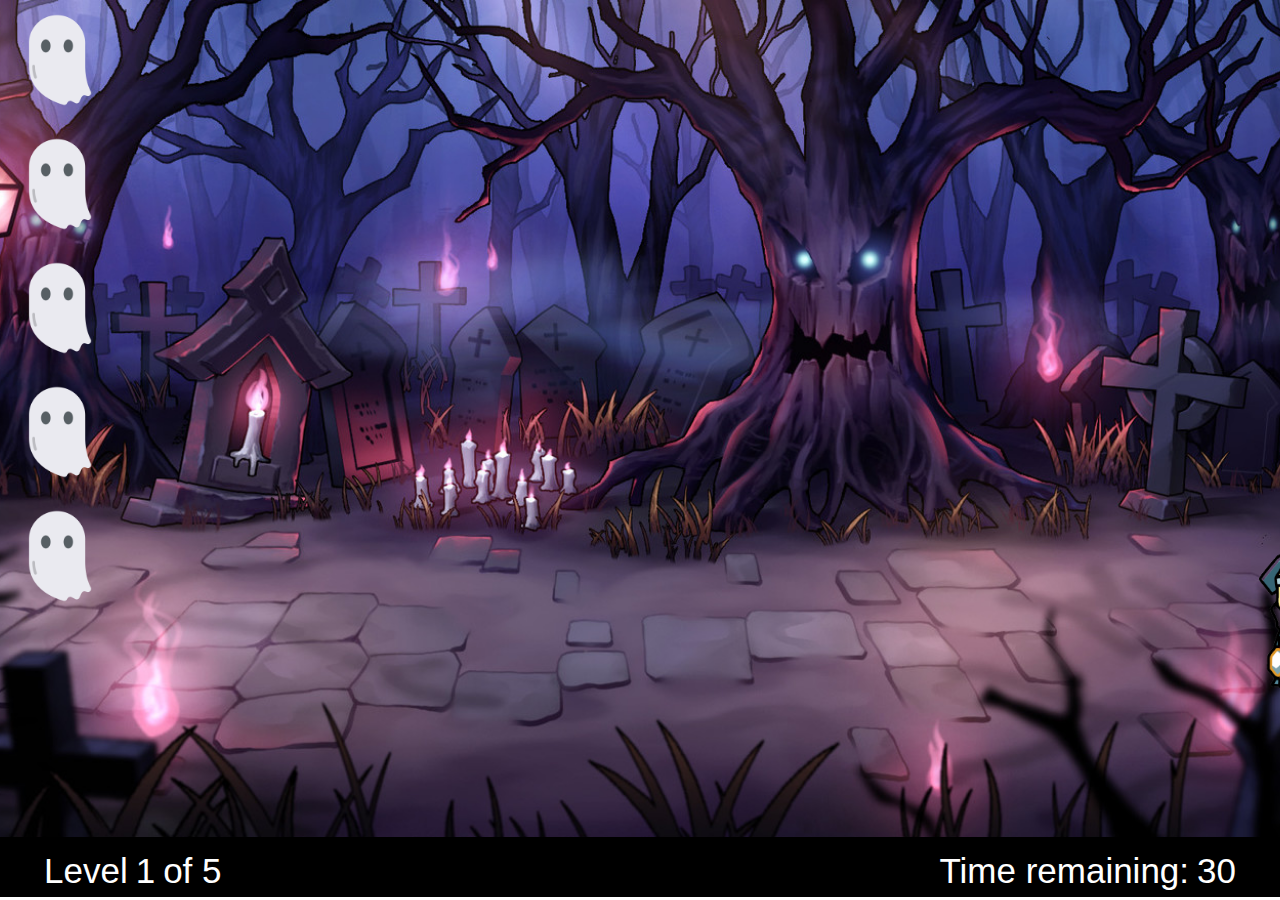
==== pages/game.html @ abaf492c "game screen design added" ====
<!DOCTYPE html>
<html lang="en">
<head>
    <meta charset="UTF-8">
    <meta name="viewport" content="width=device-width, initial-scale=1.0">
    <title>Document</title>
    <link rel="stylesheet" href="/css/game.css">
    
</head>
<body>
    <main class="main-section">

        <div id="ghosts" class="ghosts">
        </div>
        <div >
            <img src="/assets/wizard.png" class="wizard">
        </div>
    </main>
    <footer>
        <div class="game-footer">
            <p>Level </p>
            <p id="current-level"> 1</p>
            <p> of 5</p>
        </div>
        <div class="game-footer" id="game-time">
            <p>Time remaining:</p>
            <p id="time-remaining">30</p>
        </div>
    </footer>
    <script type="text/javascript" src="/js/game.js"></script>
</body>
</html>
---- css/game.css ----
*,
*::before,
*::after {
    box-sizing: border-box;
    margin: 0;
}

body {
    align-items: center;
    font-family: 'Creepster', cursive;
}

.main-section{
    height: 93vh;
    z-index: 1;
    position: relative;
    background-image: url("/assets/halloween_bg.jpg");
    background-repeat: no-repeat;
    background-position: center center;
    background-size: cover;
    display: flex;
}

footer{
    font-family: Arial, Helvetica, sans-serif;
    background-color: black;
    color: white;
    display: flex;
    height: 60px;
    font-size: 35px;
}

.game-footer{
    display: inline-flex;
    padding: 10px 40px 0px 40px;
}

.game-footer p {
    padding: 4px;
}
#game-time{
    margin-left: auto;
}

.ghosts{
    /* display: flex; */
}

.ghost{
    height: 100px;
    width: 100px;
    margin: 10px;
}

.wizard{
    height: 200px;
    width: 200px;
    margin-left: 1100px;
    margin-top: 500px;
}
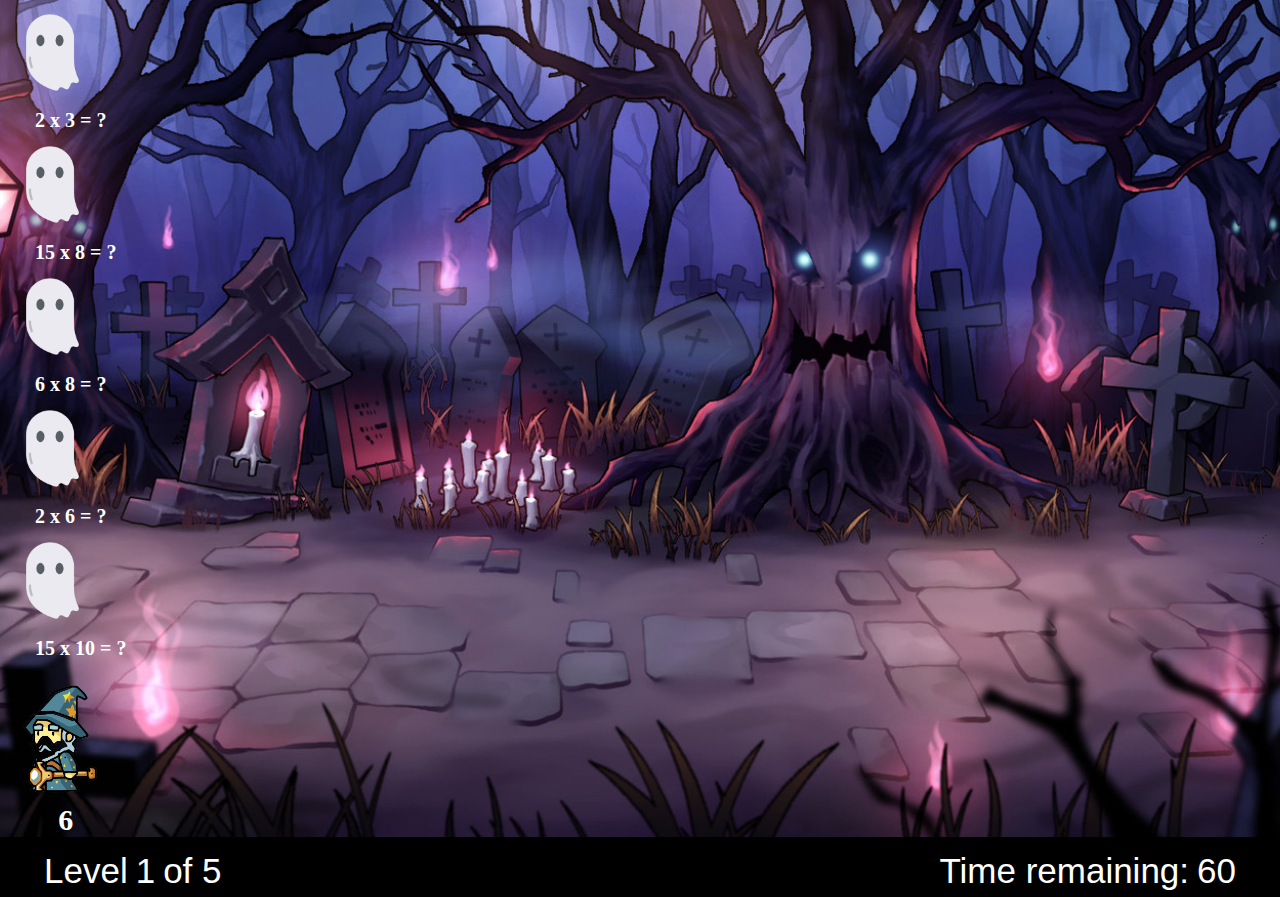
==== commit acd7bd1e: "random question and asnwer implemented" ====
--- a/pages/game.html
+++ b/pages/game.html
@@ -4,7 +4,7 @@
     <meta charset="UTF-8">
     <meta name="viewport" content="width=device-width, initial-scale=1.0">
     <title>Document</title>
-    <link rel="stylesheet" href="/css/game.css">
+    <link rel="stylesheet" href="../css/game.css">
     
 </head>
 <body>
@@ -12,8 +12,8 @@
 
         <div id="ghosts" class="ghosts">
         </div>
-        <div >
-            <img src="/assets/wizard.png" class="wizard">
+        <div id="wizard" class="wizard-div">
+            
         </div>
     </main>
     <footer>
@@ -24,9 +24,9 @@
         </div>
         <div class="game-footer" id="game-time">
             <p>Time remaining:</p>
-            <p id="time-remaining">30</p>
+            <p id="time-remaining">60</p>
         </div>
     </footer>
-    <script type="text/javascript" src="/js/game.js"></script>
+    <script type="text/javascript" src="../js/game.js"></script>
 </body>
 </html>--- a/css/game.css
+++ b/css/game.css
@@ -14,11 +14,13 @@
     height: 93vh;
     z-index: 1;
     position: relative;
-    background-image: url("/assets/halloween_bg.jpg");
+    background-image: url("../assets/halloween_bg.jpg");
     background-repeat: no-repeat;
     background-position: center center;
     background-size: cover;
     display: flex;
+    flex-flow: column wrap;
+    align-content: space-between;
 }
 
 footer{
@@ -42,19 +44,38 @@
     margin-left: auto;
 }
 
-.ghosts{
-    /* display: flex; */
-}
 
 .ghost{
-    height: 100px;
-    width: 100px;
+    height: 85px;
+    width: 85px;
     margin: 10px;
 }
 
 .wizard{
-    height: 200px;
-    width: 200px;
-    margin-left: 1100px;
-    margin-top: 500px;
+    height: 120px;
+    width: 120px;
+    justify-content: right;
+}
+
+.question{
+    color: white;
+    font-weight: bolder;
+    font-size: 20px;
+    display: flex;
+    margin-left: 35px;
+}
+
+.question div{
+    padding-right: 5px;
+}
+
+.answer{
+    color: white;
+    font-size: 30px;
+    font-weight: bolder;
+    text-align: center;
+}
+
+.wizard-div{
+    margin-top: auto;
 }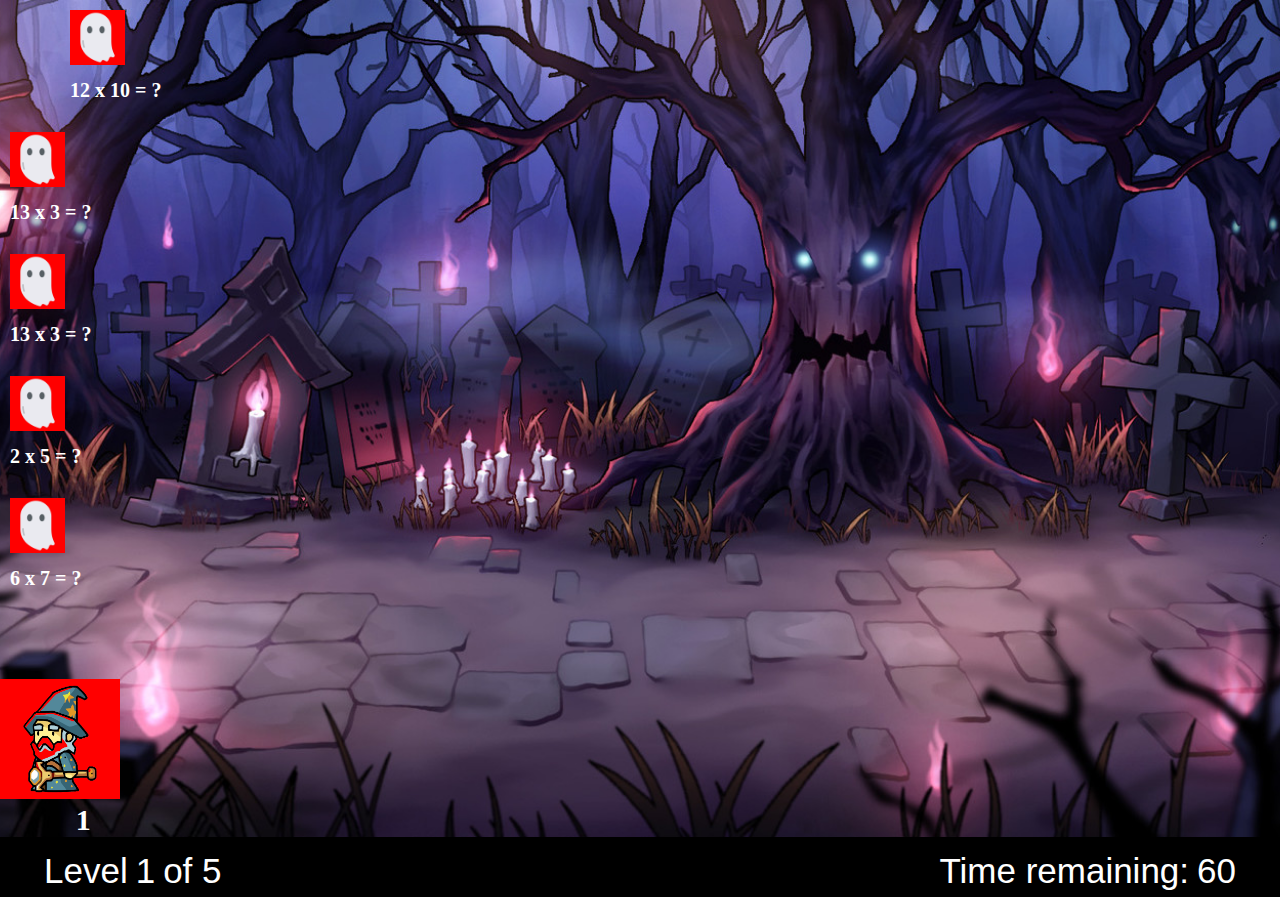
==== commit d78ba946: "Game screen" ====
--- a/pages/game.html
+++ b/pages/game.html
@@ -1,19 +1,62 @@
 <!DOCTYPE html>
 <html lang="en">
+
 <head>
     <meta charset="UTF-8">
     <meta name="viewport" content="width=device-width, initial-scale=1.0">
     <title>Document</title>
     <link rel="stylesheet" href="../css/game.css">
-    
+
 </head>
+
 <body>
     <main class="main-section">
 
         <div id="ghosts" class="ghosts">
+            <div id="ghost1">
+                <img src="../assets/ghost.png" class="ghost" />
+                <div id="question" class="question">
+                    <div class="number">
+
+                    </div>
+                </div>
+            </div>
+            <div id="ghost2">
+                <img src="../assets/ghost.png" class="ghost" />
+                <div id="question " class="question ">
+                    <div class="number ">
+
+                    </div>
+                </div>
+            </div>
+            <div id="ghost3">
+                <img src="../assets/ghost.png " class="ghost " />
+                <div id="question" class="question">
+                    <div class="number">
+
+                    </div>
+                </div>
+            </div>
+            <div id="ghost4">
+                <img src="../assets/ghost.png" class="ghost" />
+                <div id="question " class="question ">
+                    <div class="number ">
+
+                    </div>
+                </div>
+            </div>
+            <div id="ghost5">
+                <img src="../assets/ghost.png " class="ghost " />
+                <div id="question" class="question">
+                    <div class="number">
+
+                    </div>
+                </div>
+            </div>
         </div>
         <div id="wizard" class="wizard-div">
-            
+            <div> <img src='../assets/wizard.png' class='wizard'></div>
+            <div id='answer' class='answer'>1</div>
         </div>
     </main>
     <footer>
@@ -29,4 +72,5 @@
     </footer>
     <script type="text/javascript" src="../js/game.js"></script>
 </body>
+
 </html>--- a/css/game.css
+++ b/css/game.css
@@ -10,7 +10,7 @@
     font-family: 'Creepster', cursive;
 }
 
-.main-section{
+.main-section {
     height: 93vh;
     z-index: 1;
     position: relative;
@@ -23,7 +23,7 @@
     align-content: space-between;
 }
 
-footer{
+footer {
     font-family: Arial, Helvetica, sans-serif;
     background-color: black;
     color: white;
@@ -32,7 +32,7 @@
     font-size: 35px;
 }
 
-.game-footer{
+.game-footer {
     display: inline-flex;
     padding: 10px 40px 0px 40px;
 }
@@ -40,42 +40,57 @@
 .game-footer p {
     padding: 4px;
 }
-#game-time{
+
+#game-time {
     margin-left: auto;
 }
 
-
-.ghost{
-    height: 85px;
-    width: 85px;
+.ghost {
+    height: 55px;
+    width: 55px;
     margin: 10px;
+    background-color: red;
 }
 
-.wizard{
+.wizard {
     height: 120px;
     width: 120px;
+    background-color: red;
     justify-content: right;
 }
 
-.question{
+.question {
     color: white;
     font-weight: bolder;
     font-size: 20px;
-    display: flex;
-    margin-left: 35px;
+    margin-left: 10px;
 }
 
-.question div{
+.question div {
     padding-right: 5px;
 }
 
-.answer{
+.answer {
     color: white;
     font-size: 30px;
     font-weight: bolder;
     text-align: center;
 }
 
-.wizard-div{
+.wizard-div {
     margin-top: auto;
-}+    /* padding-top: 10px; */
+    /* margin-right: 10px; */
+}
+
+.ghosts {
+    display: grid;
+    grid-template-rows: repeat(3, 1fr);
+    gap: 20px;
+}
+
+
+/* #ghost1 {
+    padding-left: 10px;
+    background-color: yellow;
+} */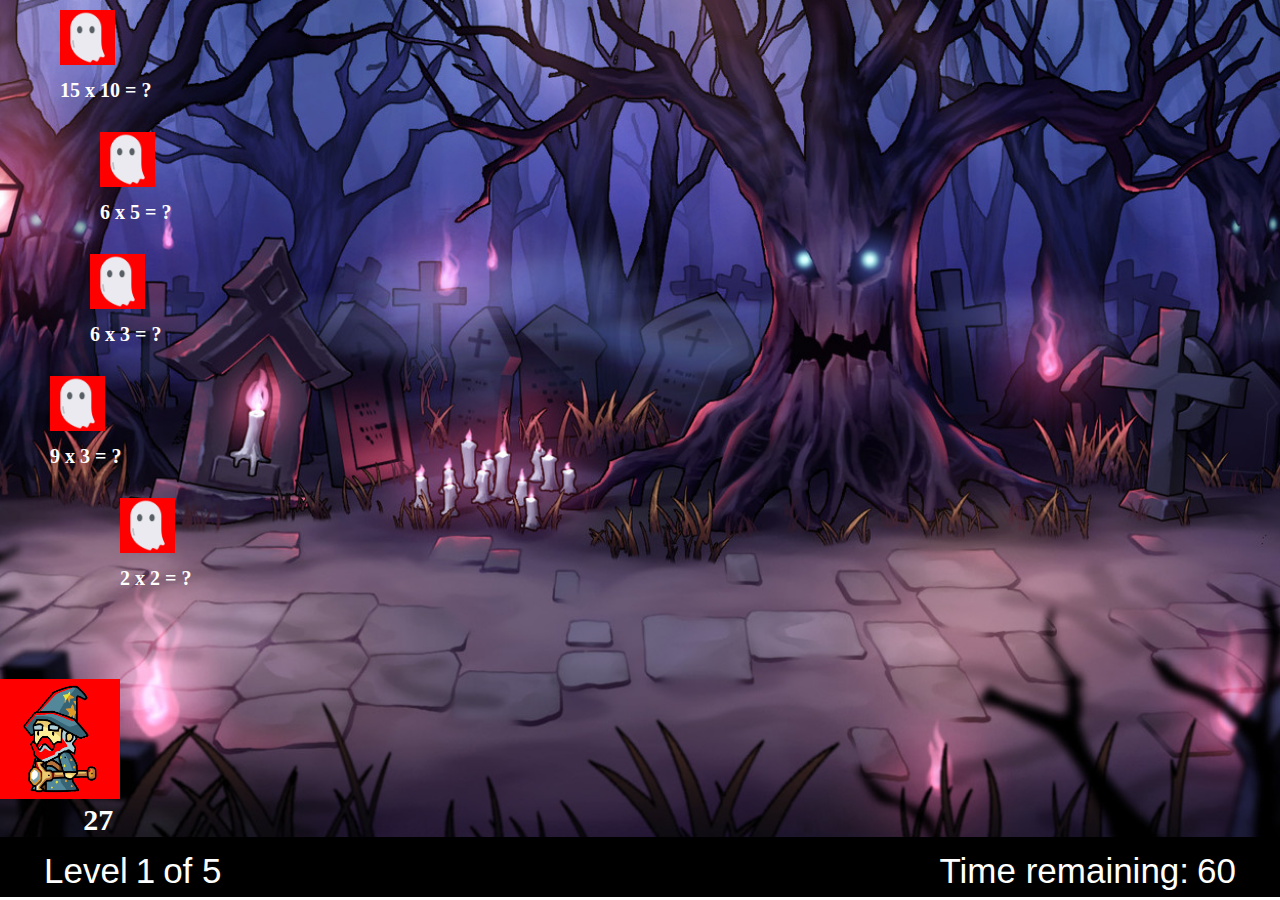
==== commit bc10fd46: "updated game page" ====
--- a/pages/game.html
+++ b/pages/game.html
@@ -4,13 +4,15 @@
 <head>
     <meta charset="UTF-8">
     <meta name="viewport" content="width=device-width, initial-scale=1.0">
-    <title>Document</title>
+    <title>Mathemagic</title>
     <link rel="stylesheet" href="../css/game.css">
 
 </head>
 
 <body>
     <main class="main-section">
+
+
 
         <div id="ghosts" class="ghosts">
             <div id="ghost1">
@@ -54,6 +56,9 @@
                 </div>
             </div>
         </div>
+        <div class="game-over">
+            Game Over
+        </div>
         <div id="wizard" class="wizard-div">
             <div> <img src='../assets/wizard.png' class='wizard'></div>
             <div id='answer' class='answer'>1</div>
--- a/css/game.css
+++ b/css/game.css
@@ -89,8 +89,19 @@
     gap: 20px;
 }
 
+.game-over {
+    color: yellow;
+    font-size: 5rem;
+    display: none;
+}
+
 
 /* #ghost1 {
-    padding-left: 10px;
+    padding-left: 900px;
     background-color: yellow;
+}
+
+#ghost2 {
+    padding-left: 100px;
+    background-color: aqua;
 } */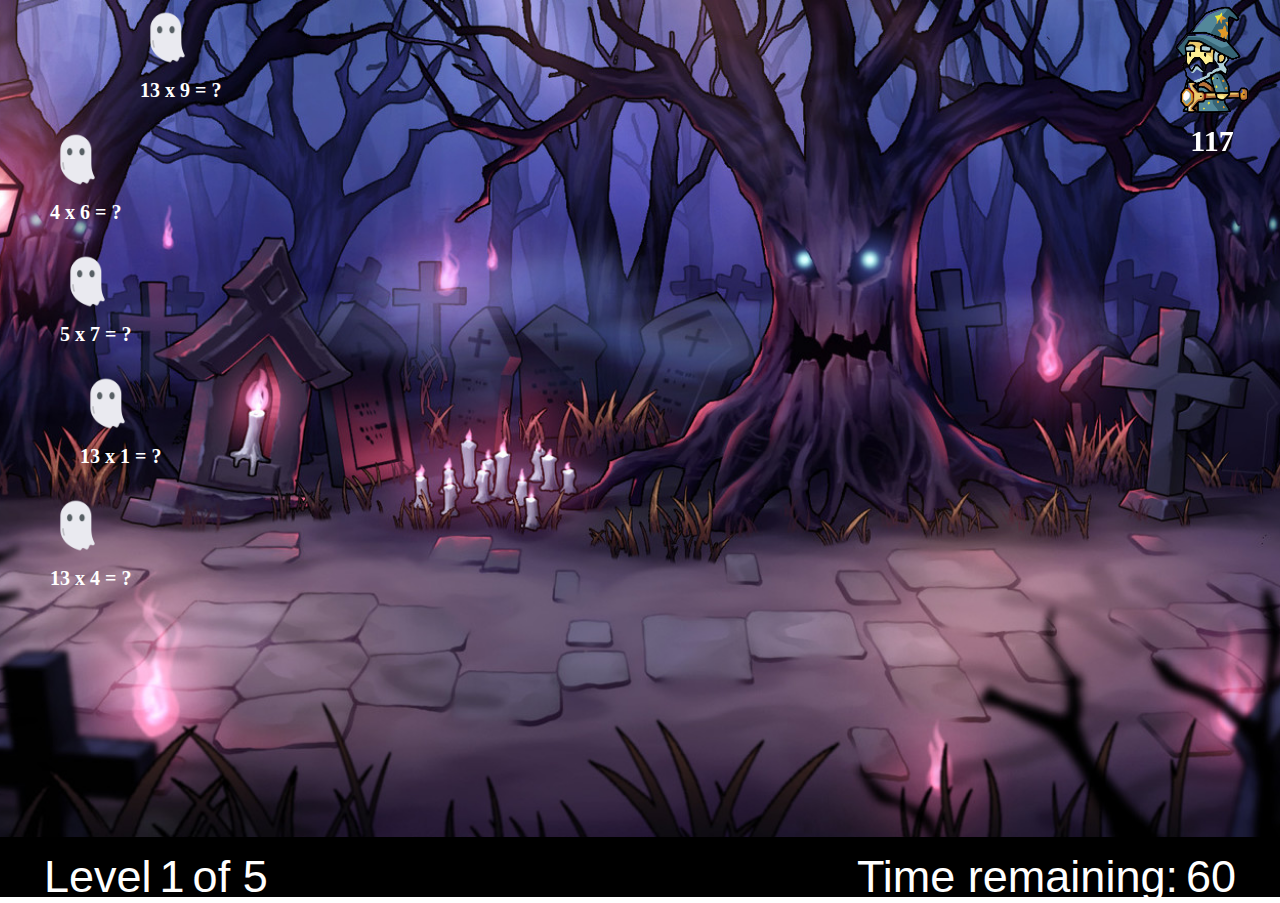
==== commit 96cbce93: "home button added to all pages" ====
--- a/pages/game.html
+++ b/pages/game.html
@@ -58,7 +58,15 @@
         </div>
         <div class="game-over">
             Game Over
+            
         </div>
+        <div class="btn-back">
+            <a href="../index.html">
+                <button class="btn">Home</button>
+            </a>
+        </div>
+        
+       
         <div id="wizard" class="wizard-div">
             <div> <img src='../assets/wizard.png' class='wizard'></div>
             <div id='answer' class='answer'>1</div>
--- a/css/game.css
+++ b/css/game.css
@@ -12,6 +12,7 @@
 
 .main-section {
     height: 93vh;
+    width: 100%;
     z-index: 1;
     position: relative;
     background-image: url("../assets/halloween_bg.jpg");
@@ -29,7 +30,7 @@
     color: white;
     display: flex;
     height: 60px;
-    font-size: 35px;
+    font-size: 5vh;
 }
 
 .game-footer {
@@ -49,13 +50,11 @@
     height: 55px;
     width: 55px;
     margin: 10px;
-    background-color: red;
 }
 
 .wizard {
     height: 120px;
     width: 120px;
-    background-color: red;
     justify-content: right;
 }
 
@@ -79,8 +78,9 @@
 
 .wizard-div {
     margin-top: auto;
-    /* padding-top: 10px; */
-    /* margin-right: 10px; */
+    z-index: 0;
+    position: fixed;
+    left: 90%;
 }
 
 .ghosts {
@@ -93,15 +93,33 @@
     color: yellow;
     font-size: 5rem;
     display: none;
+    padding-left: 620px;
 }
 
-
-/* #ghost1 {
-    padding-left: 900px;
-    background-color: yellow;
+.btn {
+    border: 2px solid black;
+    background-color: goldenrod;
+    color: white;
+    border-radius: 4px;
+    padding: 14px 30px;
+    font-size: 1.5rem;
+    font-weight: 400;
+    font-family: 'Creepster', cursive;
+    text-transform: uppercase;
+    cursor: pointer;
+    margin-top: 5px;
+    margin-left: 10px;
+    text-transform: uppercase;
+    align-self: center;
 }
 
-#ghost2 {
-    padding-left: 100px;
-    background-color: aqua;
-} */+.btn:hover {
+    background-color: white;
+    color: goldenrod;
+}
+
+.btn-back{
+   padding-left: 620px;
+   padding-top: 20px;
+   display: none;
+}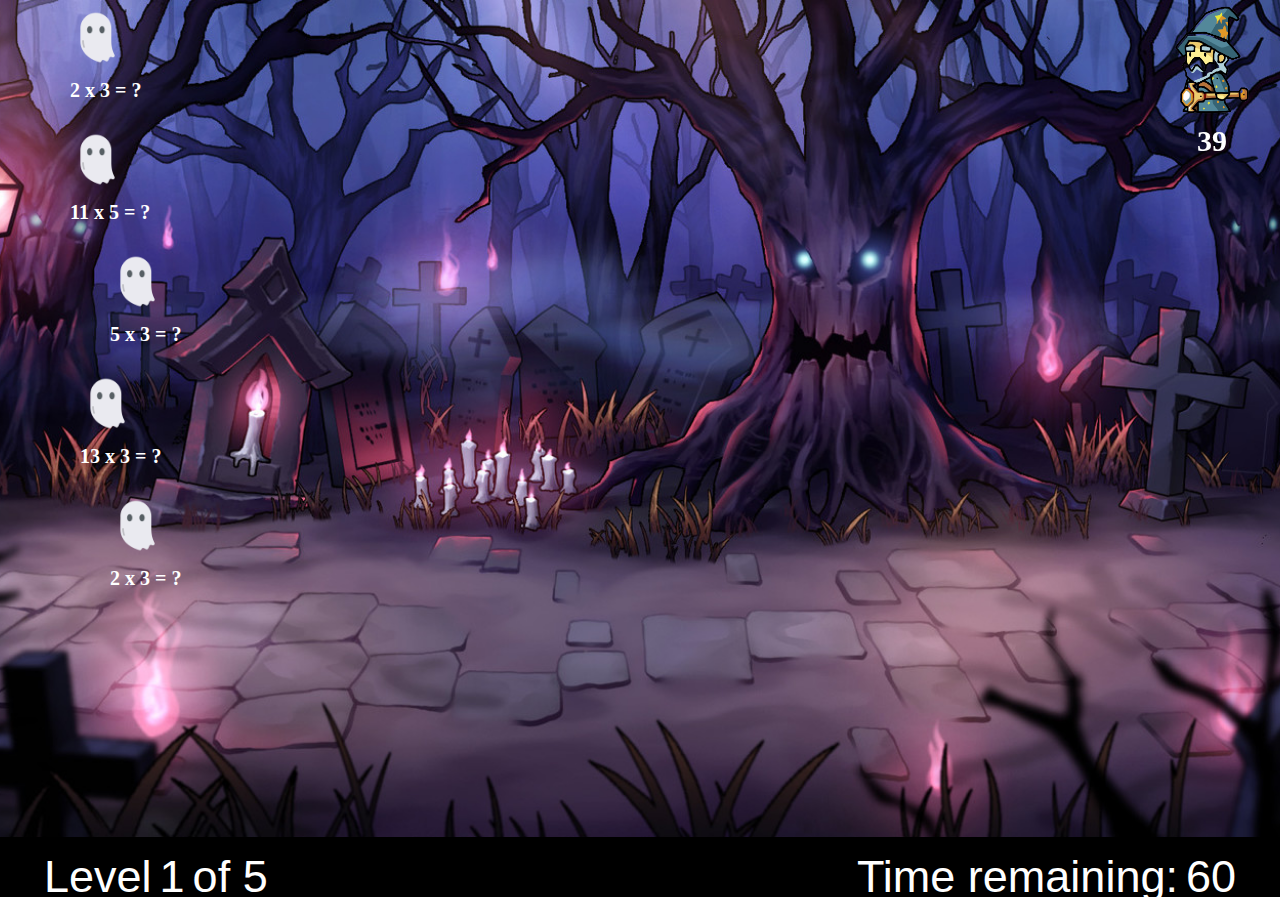
==== commit 246ea197: "Win lose condition and play again button implemented" ====
--- a/pages/game.html
+++ b/pages/game.html
@@ -57,12 +57,15 @@
             </div>
         </div>
         <div class="game-over">
-            Game Over
+            You Lose
             
         </div>
         <div class="btn-back">
-            <a href="../index.html">
-                <button class="btn">Home</button>
+            <a href="game.html">
+                <button class="btn">Play again</button>
+            </a>
+            <a href="../pages/high-score.html">
+                <button class="btn">High Score</button>
             </a>
         </div>
         
--- a/css/game.css
+++ b/css/game.css
@@ -50,11 +50,13 @@
     height: 55px;
     width: 55px;
     margin: 10px;
+    
 }
 
 .wizard {
     height: 120px;
     width: 120px;
+    
     justify-content: right;
 }
 
